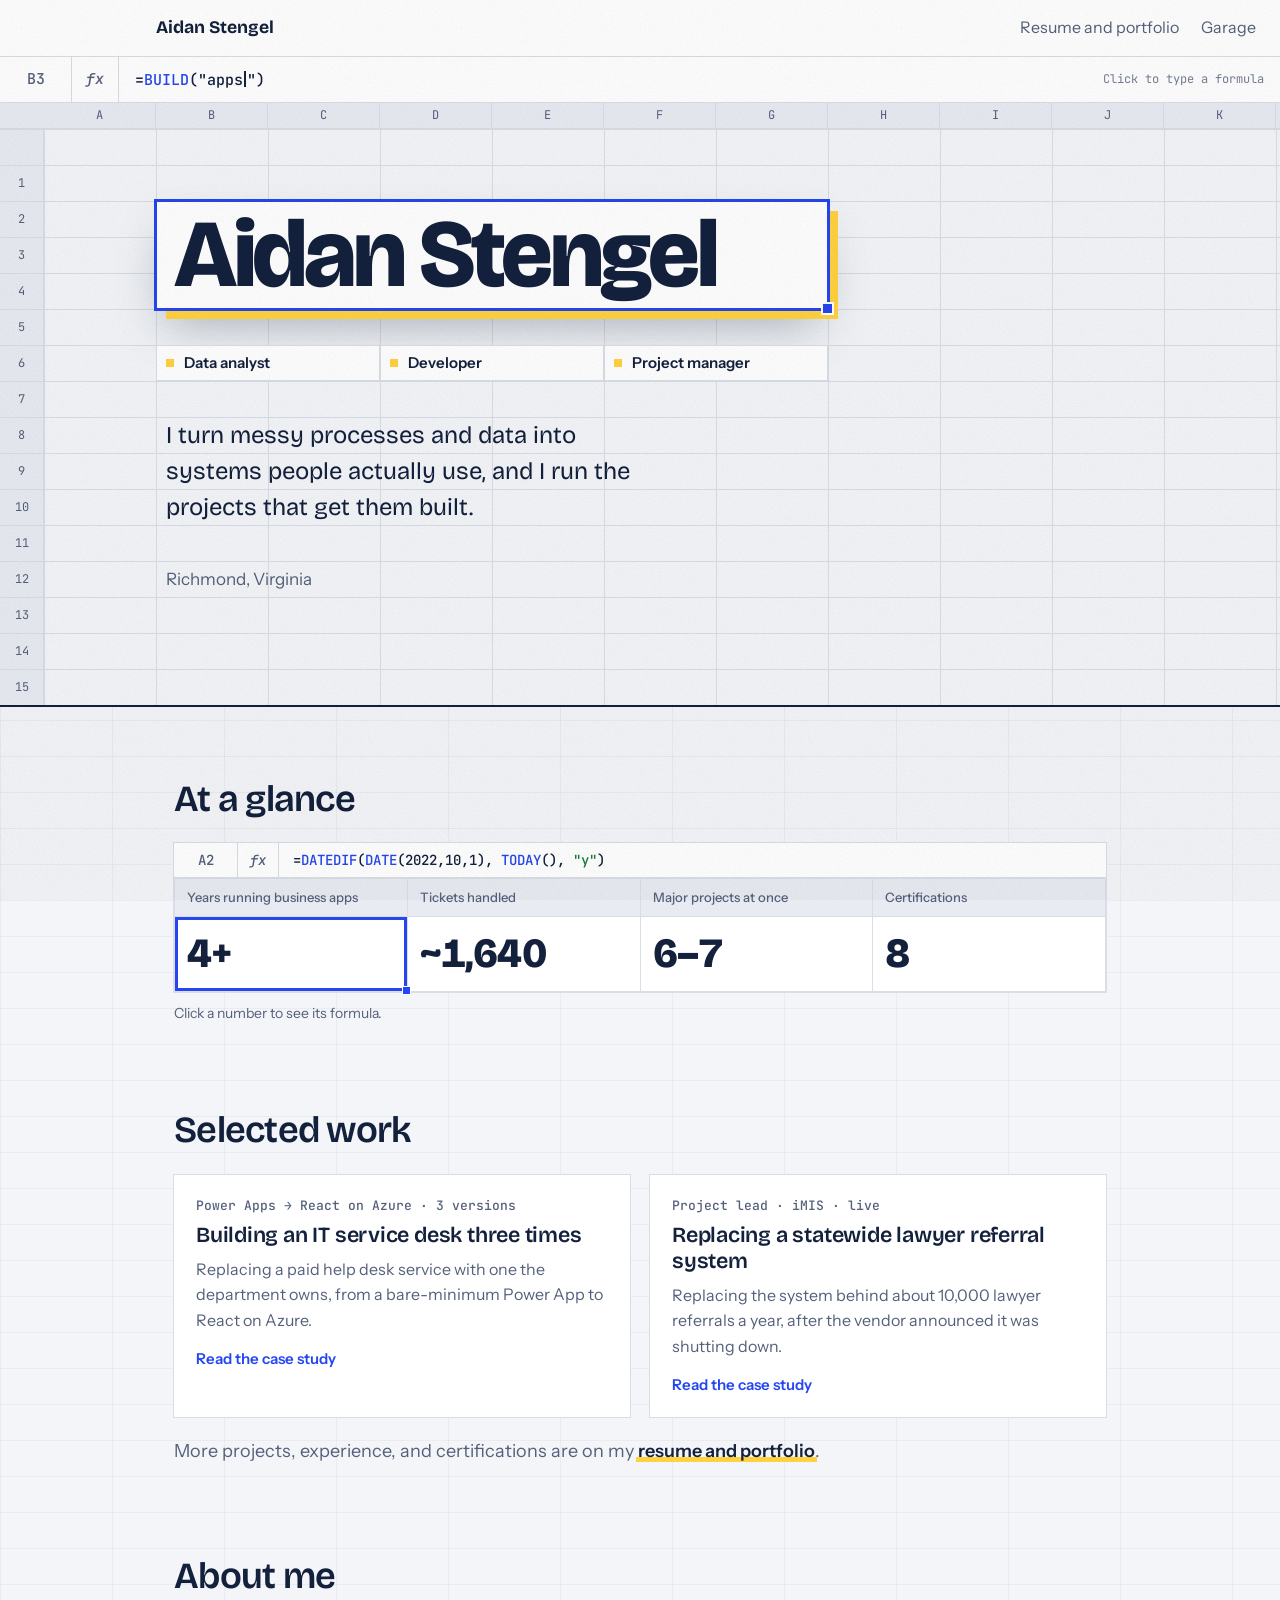
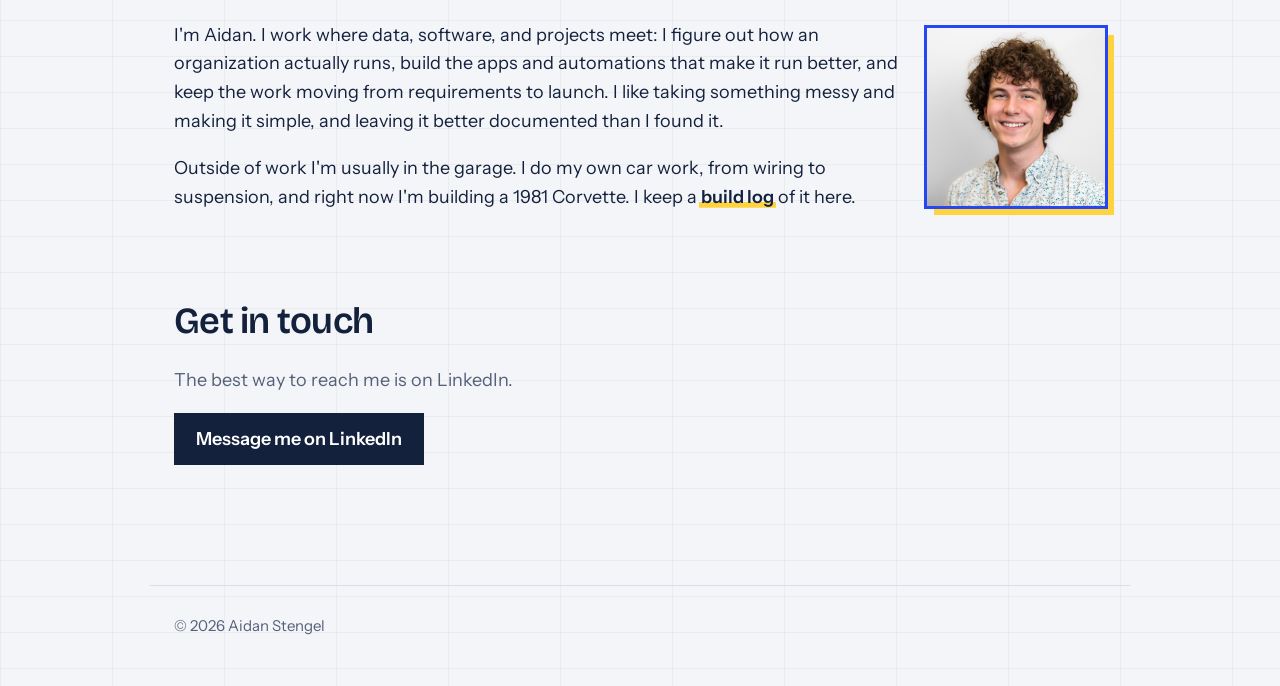
==== index.html @ ecc8c6a4 "v3: working formula bar, clickable glance formulas, case study diagrams, downloadable resume.pdf wit" ====
<!DOCTYPE html>
<html lang="en">
<head>
  <meta charset="utf-8">
  <meta name="viewport" content="width=device-width, initial-scale=1">
  <title>Aidan Stengel, data analyst, developer, and project manager</title>
  <meta name="description" content="Aidan Stengel is a data analyst, developer, and project manager in Richmond, Virginia. I turn messy processes and data into systems people actually use, and I run the projects that get them built.">
  <link rel="icon" href="/assets/img/favicon.svg" type="image/svg+xml">
  <meta property="og:type" content="website">
  <meta property="og:site_name" content="Aidan Stengel">
  <meta property="og:title" content="Aidan Stengel, data analyst, developer, and project manager">
  <meta property="og:description" content="I turn messy processes and data into systems people actually use, and I run the projects that get them built.">
  <meta property="og:url" content="https://aidanstengel.com/">
  <meta property="og:image" content="https://aidanstengel.com/assets/img/og.png">
  <meta name="twitter:card" content="summary_large_image">
  <link rel="canonical" href="https://aidanstengel.com/">
  <link rel="preconnect" href="https://fonts.googleapis.com">
  <link rel="preconnect" href="https://fonts.gstatic.com" crossorigin>
  <link href="https://fonts.googleapis.com/css2?family=Bricolage+Grotesque:opsz,wght@12..96,400;12..96,600;12..96,800&family=Instrument+Sans:wght@400;500;600&family=JetBrains+Mono:wght@400;500&display=swap" rel="stylesheet">
  <link rel="stylesheet" href="/assets/site.css">
  <style>
    :root { --cell-w: 112px; --cell-h: 36px; }

    /* Hero: a spreadsheet with a selected cell */
    .sheet { position: relative; overflow: hidden; border-bottom: 2px solid var(--ink); }
    .formula {
      display: flex; align-items: stretch; border-bottom: 1px solid var(--grid);
      background: #fff; font: 500 15px/1 var(--mono);
    }
    .formula .ref { width: 72px; flex: none; display: grid; place-items: center; border-right: 1px solid var(--grid); color: var(--soft); }
    .formula .fx { padding: 0 14px; display: grid; place-items: center; border-right: 1px solid var(--grid); color: var(--soft); font-style: italic; }
    .formula .expr { padding: 14px 16px; white-space: nowrap; overflow: hidden; }
    .formula .expr .fn { color: var(--cobalt); }
    .caret { display: inline-block; width: 2px; height: 1.05em; background: var(--ink); vertical-align: -2px; margin: 0 1px; animation: blink 1s steps(1) infinite; }
    @keyframes blink { 50% { opacity: 0; } }

    .cols, .rows { font: 400 12px/1 var(--mono); color: var(--soft); user-select: none; }
    .cols { display: flex; padding-left: 44px; height: 26px; align-items: center; background: #E8ECF2; border-bottom: 1px solid var(--grid); }
    .cols span { width: var(--cell-w); flex: none; text-align: center; border-right: 1px solid var(--grid); line-height: 26px; }
    .grid-area {
      position: relative;
      background-image:
        linear-gradient(to right, var(--grid) 1px, transparent 1px),
        linear-gradient(to bottom, var(--grid) 1px, transparent 1px);
      background-size: var(--cell-w) var(--cell-h);
      background-position: 44px 0;
      padding: calc(var(--cell-h) * 2) 24px calc(var(--cell-h) * 3) calc(44px + var(--cell-w));
      min-height: calc(var(--cell-h) * 15);
    }
    .rows {
      position: absolute; left: 0; top: 0; bottom: 0; width: 44px;
      background: #E8ECF2; border-right: 1px solid var(--grid);
      background-image: linear-gradient(to bottom, var(--grid) 1px, transparent 1px);
      background-size: 100% var(--cell-h);
    }
    .rows span { display: block; height: var(--cell-h); line-height: var(--cell-h); text-align: center; }

    .selected {
      /* Exactly 3 rows tall; JS rounds its width up to whole columns */
      position: relative; display: flex; align-items: center; width: max-content;
      height: calc(var(--cell-h) * 3); padding: 0 18px; background: #fff;
      outline: 3px solid var(--cobalt); outline-offset: -1px; box-shadow: 10px 10px 0 var(--select);
    }
    .selected::after { content: ""; position: absolute; right: -6px; bottom: -6px; width: 9px; height: 9px; background: var(--cobalt); border: 2px solid #fff; }
    h1 {
      font: 800 clamp(2.6rem, 8vw, 6rem)/1 var(--display);
      font-variation-settings: "opsz" 96; letter-spacing: -0.035em; margin: 0;
    }
    .lede, .where { padding-left: 10px; }
    /* role labels sit in cells, two columns each */
    .roles { position: relative; z-index: 2; display: flex; flex-wrap: wrap; margin-top: var(--cell-h); }
    .roles span {
      width: calc(var(--cell-w) * 2); height: var(--cell-h); display: flex; align-items: center; padding-left: 10px;
      background: #fff; box-shadow: inset 0 0 0 1px var(--grid); font: 600 15px/1 var(--body); color: var(--ink);
    }
    .roles span::before { content: ""; width: 8px; height: 8px; background: var(--select); margin-right: 10px; flex: none; }   /* text sits inside its cells, like a spreadsheet */
    .lede { max-width: 34ch; margin: var(--cell-h) 0 0; font: 400 1.5rem/var(--cell-h) var(--display); }
    .where { margin: var(--cell-h) 0 0; color: var(--soft); font-size: 17px; line-height: var(--cell-h); }

    @media (max-width: 700px) {
      :root { --cell-w: 84px; --cell-h: 32px; }
      .grid-area { padding-left: 44px; padding-right: 20px; min-height: calc(var(--cell-h) * 16); }
      .lede { font-size: 1.15rem; }
      .formula .expr { font-size: 13px; }
    }
    .about { max-width: calc(62ch + 220px); }
    .about-photo { float: right; width: 180px; height: 180px; object-fit: cover; margin: 6px 0 16px 28px;
                   outline: 3px solid var(--cobalt); outline-offset: -1px; box-shadow: 8px 8px 0 var(--select); }
    @media (max-width: 700px) { .about-photo { width: 130px; height: 130px; margin: 4px 0 12px 18px; box-shadow: 6px 6px 0 var(--select); } }
    /* Line the top bar up with the name cell in the sheet below */
    .topbar.wide .in { max-width: none; padding-left: calc(44px + var(--cell-w)); padding-right: 24px; }
    @media (max-width: 700px) { .topbar.wide .in { padding-left: 54px; padding-right: 20px; } }
    @media (prefers-reduced-motion: reduce) { .caret { animation: none; } }

    /* Depth without motion: a soft lift under the name box (grain is site-wide in site.css) */
    .selected { box-shadow: 10px 10px 0 var(--select), 0 24px 48px -12px rgba(20,33,61,.35) !important; }

    .sheet { background: var(--paper); position: relative; }
    /* At a glance: a small spreadsheet table */
    .glance { width: 100%; border-collapse: collapse; table-layout: fixed; background: #fff; box-shadow: 0 0 0 1px var(--grid); }
    .glance th { font: 500 13px/1.3 var(--body); color: var(--soft); text-align: left; padding: 10px 12px; background: #E8ECF2; border: 1px solid var(--grid); }
    .glance td { font: 800 clamp(1.8rem, 4vw, 2.6rem)/1 var(--display); letter-spacing: -0.02em; padding: 16px 12px; border: 1px solid var(--grid); font-variant-numeric: tabular-nums; }
    .glance td { cursor: cell; position: relative; }
    .glance td.sel { box-shadow: inset 0 0 0 3px var(--cobalt); }
    .glance td.sel::after { content: ""; position: absolute; right: -4px; bottom: -4px; width: 7px; height: 7px; background: var(--cobalt); border: 1px solid #fff; z-index: 1; }
    .glance td:focus-visible { outline: none; }
    .glance td:hover:not(.sel) { background: #FFF8DD; }
    .glance-bar { display: flex; height: 34px; background: #fff; box-shadow: 0 0 0 1px var(--grid); margin-bottom: 1px; font: 500 14px/34px var(--mono); }
    .glance-bar .g-ref { width: 64px; flex: none; text-align: center; color: var(--soft); border-right: 1px solid var(--grid); }
    .glance-bar .g-fx { padding: 0 12px; color: var(--soft); font-style: italic; border-right: 1px solid var(--grid); }
    .glance-bar .g-expr { padding: 0 14px; white-space: nowrap; overflow: hidden; text-overflow: ellipsis; color: var(--ink); }
    .glance-bar .g-expr .fn { color: var(--cobalt); }
    .glance-bar .g-expr .str { color: #1a7f37; }
    .glance-note { color: var(--soft); font-size: 14px; margin-top: 10px; }

    /* Selected work */
    .work-list { display: grid; grid-template-columns: repeat(auto-fit, minmax(300px, 1fr)); gap: 20px; }
    .work-item {
      display: flex; flex-direction: column; gap: 8px; padding: 22px 22px 20px; background: #fff; color: var(--ink);
      text-decoration: none; box-shadow: 0 0 0 1px var(--grid); transition: box-shadow .15s, transform .15s;
    }
    .work-item:hover, .work-item:focus-visible { box-shadow: 0 0 0 3px var(--cobalt), 8px 8px 0 var(--select); transform: translate(-2px, -2px); }
    .wk-meta { font: 500 13px/1.4 var(--mono); color: var(--soft); }
    .wk-title { font: 600 1.35rem/1.2 var(--display); letter-spacing: -0.01em; }
    .wk-sum { color: var(--soft); font-size: 16px; }
    .wk-go { margin-top: 6px; color: var(--cobalt); font-weight: 600; font-size: 15px; }
    .more { color: var(--soft); margin-top: 20px; }

    .contact p { color: var(--soft); margin: 0 0 18px; }
    .btn { display: inline-block; padding: 12px 22px; background: var(--ink); color: #fff; text-decoration: none; font-weight: 600; transition: transform .15s, box-shadow .15s; }
    .btn:hover, .btn:focus-visible { transform: translate(-2px, -2px); box-shadow: 4px 4px 0 var(--select); }
    @media (max-width: 700px) {
      .glance, .glance thead, .glance tbody, .glance tr { display: block; }
      .glance thead { display: none; }
      .glance tr { display: grid; grid-template-columns: 1fr 1fr; }
      .glance td { font-size: 1.8rem; }
      .glance td::after { content: attr(data-label); display: block; font: 500 12px/1.3 var(--body); color: var(--soft); margin-top: 6px; letter-spacing: 0; }
    }
  </style>
</head>
<body>

<header class="topbar wide">
  <div class="in">
    <a class="home" href="/">Aidan Stengel</a>
    <nav aria-label="Site">
      <a href="/resume/">Resume<span class="long"> and portfolio</span></a>
      <a href="/garage/">Garage</a>
    </nav>
  </div>
</header>

<header class="sheet">
  <div class="formula" aria-hidden="true">
    <div class="ref">B3</div>
    <div class="fx">fx</div>
    <div class="expr"><span id="typed"></span></div>
  </div>
  <div class="cols" aria-hidden="true">
    <span>A</span><span>B</span><span>C</span><span>D</span><span>E</span><span>F</span><span>G</span><span>H</span><span>I</span><span>J</span><span>K</span><span>L</span><span>M</span><span>N</span><span>O</span><span>P</span><span>Q</span><span>R</span>
  </div>
  <div class="grid-area">
    <div class="rows" aria-hidden="true">
      <span></span><span>1</span><span>2</span><span>3</span><span>4</span><span>5</span><span>6</span><span>7</span><span>8</span><span>9</span><span>10</span><span>11</span><span>12</span><span>13</span><span>14</span><span>15</span><span>16</span><span>17</span><span>18</span><span>19</span><span>20</span><span>21</span><span>22</span>
    </div>
    <div class="selected"><h1>Aidan Stengel</h1></div>
    <div class="roles"><span>Data analyst</span><span>Developer</span><span>Project manager</span></div>
    <p class="lede">I turn messy processes and data into systems people actually use, and I run the projects that get them built.</p>
    <p class="where">Richmond, Virginia</p>
  </div>
</header>

<main>
  <section aria-labelledby="glance-h">
    <h2 id="glance-h">At a glance</h2>
    <div class="glance-bar" aria-live="polite"><span class="g-ref">A2</span><span class="g-fx">fx</span><span class="g-expr" id="g-expr"></span></div>
    <table class="glance">
      <thead><tr><th scope="col">Years running business apps</th><th scope="col">Tickets handled</th><th scope="col">Major projects at once</th><th scope="col">Certifications</th></tr></thead>
      <tbody><tr>
        <td tabindex="0" data-ref="A2" data-f='=DATEDIF(DATE(2022,10,1), TODAY(), "y")' data-label="Years running business apps">4+</td>
        <td tabindex="0" data-ref="B2" data-f='=COUNTIFS(Tickets[Assignee], "Aidan")' data-label="Tickets handled">~1,640</td>
        <td tabindex="0" data-ref="C2" data-f='=COUNTIFS(Projects[Lead], "Aidan", Projects[Status], "Active")' data-label="Major projects at once">6–7</td>
        <td tabindex="0" data-ref="D2" data-f='=COUNTA(Certifications[Name])' data-label="Certifications">8</td>
      </tr></tbody>
    </table>
    <p class="glance-note">Click a number to see its formula.</p>
  </section>

  <section aria-labelledby="work-h">
    <h2 id="work-h">Selected work</h2>
    <div class="work-list">
      <a class="work-item" href="/work/service-desk/">
        <span class="wk-meta">Power Apps → React on Azure · 3 versions</span>
        <span class="wk-title">Building an IT service desk three times</span>
        <span class="wk-sum">Replacing a paid help desk service with one the department owns, from a bare-minimum Power App to React on Azure.</span>
        <span class="wk-go">Read the case study</span>
      </a>
      <a class="work-item" href="/work/lawyer-referral/">
        <span class="wk-meta">Project lead · iMIS · live</span>
        <span class="wk-title">Replacing a statewide lawyer referral system</span>
        <span class="wk-sum">Replacing the system behind about 10,000 lawyer referrals a year, after the vendor announced it was shutting down.</span>
        <span class="wk-go">Read the case study</span>
      </a>
    </div>
    <p class="more">More projects, experience, and certifications are on my <a href="/resume/">resume and portfolio</a>.</p>
  </section>

  <section class="prose about" aria-labelledby="about-h">
    <h2 id="about-h">About me</h2>
    <img class="about-photo" src="/assets/img/headshot.jpg" alt="Aidan Stengel" width="180" height="180" loading="lazy">
    <p>I'm Aidan. I work where data, software, and projects meet: I figure out how an organization actually runs, build the apps and automations that make it run better, and keep the work moving from requirements to launch. I like taking something messy and making it simple, and leaving it better documented than I found it.</p>
    <p>Outside of work I'm usually in the garage. I do my own car work, from wiring to suspension, and right now I'm building a 1981 Corvette. I keep a <a href="/garage/">build log</a> of it here.</p>
  </section>

  <section class="contact" aria-labelledby="contact-h">
    <h2 id="contact-h">Get in touch</h2>
    <p>The best way to reach me is on LinkedIn.</p>
    <a class="btn" href="https://www.linkedin.com/in/aidan-stengel-221ab1225/" target="_blank" rel="noopener">Message me on LinkedIn</a>
  </section>
</main>

<footer>
  <span>© <span id="yr"></span> Aidan Stengel</span>
</footer>

<script>
  document.getElementById('yr').textContent = new Date().getFullYear();
  (function () {
    var el = document.getElementById('typed');
    (function snap() {
      var box = document.querySelector('.selected'), cw = parseFloat(getComputedStyle(document.documentElement).getPropertyValue('--cell-w')) || 112;
      function fit() { box.style.width = 'max-content'; var w = box.getBoundingClientRect().width; box.style.width = Math.ceil(w / cw) * cw + 'px'; }
      fit(); window.addEventListener('resize', fit);
      if (document.fonts && document.fonts.ready) document.fonts.ready.then(fit);
    })();
    // Cycle between =BUILD("apps") and =BUILD("engines"): type the word, hold, erase it, type the other.
    var head = '=<span class="fn">BUILD</span>("', tail = '")';
    var words = ['apps', 'engines'];
    var reduce = window.matchMedia('(prefers-reduced-motion: reduce)').matches;
    // the caret sits where the word is being typed, inside the quotes
    function show(w) {
      if (window.__cmdBarActive) return;           // someone is typing in the bar
      var t = document.getElementById('typed'); if (!t) return;
      t.innerHTML = head + w + '<span class="caret"></span>' + tail;
    }
    if (reduce) { show(words[0]); return; }
    var wi = 0, n = 0, dir = 1;
    show('');
    setTimeout(function tick() {
      if (window.__cmdBarActive) return setTimeout(tick, 400);
      var w = words[wi];
      n += dir; show(w.slice(0, n));
      if (dir === 1 && n >= w.length) { dir = -1; return setTimeout(tick, 2200); }
      if (dir === -1 && n <= 0) { dir = 1; wi = (wi + 1) % words.length; return setTimeout(tick, 300); }
      setTimeout(tick, dir === 1 ? 90 : 45);
    }, 600);
  })();
</script>
<script>
/* At a glance: clicking a cell shows its formula, like Excel's formula bar */
(function () {
  var cells = document.querySelectorAll('.glance td[data-f]'), out = document.getElementById('g-expr'), ref = document.querySelector('.g-ref');
  if (!cells.length || !out) return;
  function esc(t) { return t.replace(/&/g, '&amp;').replace(/</g, '&lt;'); }
  function color(f) {
    return esc(f).replace(/("[^"]*")/g, '<span class="str">$1</span>').replace(/\b([A-Z]{3,})(?=\()/g, '<span class="fn">$1</span>');
  }
  function select(td) {
    cells.forEach(function (c) { c.classList.remove('sel'); c.removeAttribute('aria-selected'); });
    td.classList.add('sel'); td.setAttribute('aria-selected', 'true');
    out.innerHTML = color(td.getAttribute('data-f')); ref.textContent = td.getAttribute('data-ref');
  }
  cells.forEach(function (td, i) {
    td.addEventListener('click', function () { select(td); });
    td.addEventListener('focus', function () { select(td); });
    td.addEventListener('keydown', function (e) {
      var n = e.key === 'ArrowRight' ? i + 1 : e.key === 'ArrowLeft' ? i - 1 : -1;
      if (n >= 0 && n < cells.length) { e.preventDefault(); cells[n].focus(); }
    });
  });
  select(cells[0]);
})();
</script>
<script src="/assets/cmdbar.js" defer></script>
</body>
</html>
---- assets/site.css ----
/* Shared styles for aidanstengel.com */
:root {
  --paper: #F3F5F8;
  --grid: #D9DEE6;
  --ink: #14213D;
  --soft: #55607A;
  --cobalt: #2546F0;
  --select: #FFD23F;
  --display: "Bricolage Grotesque", system-ui, sans-serif;
  --body: "Instrument Sans", system-ui, sans-serif;
  --mono: "JetBrains Mono", ui-monospace, Menlo, monospace;
}
* { box-sizing: border-box; }
html { -webkit-text-size-adjust: 100%; }
body {
  margin: 0; background: var(--paper); color: var(--ink);
  font: 400 18px/1.6 var(--body);
}
/* any link not styled elsewhere: ink with a yellow underline, never default blue */
a { color: var(--ink); text-decoration-color: var(--select); text-decoration-thickness: 3px; text-underline-offset: 4px; }
:focus-visible { outline: 3px solid var(--cobalt); outline-offset: 3px; }

/* Top bar used on inner pages */
.topbar {
  background: #fff; border-bottom: 1px solid var(--grid);
}
.topbar .in {
  max-width: 980px; margin: 0 auto; padding: 0 24px; height: 56px;
  display: flex; align-items: center; justify-content: space-between; gap: 16px;
}
.topbar .home { font: 700 1.1rem/1 var(--display); color: var(--ink); text-decoration: none; }
.topbar nav { display: flex; gap: 22px; }
.topbar nav a { color: var(--soft); text-decoration: none; font-size: 16px; }
.topbar nav a:hover, .topbar nav a[aria-current="page"] { color: var(--ink); }
.topbar nav a[aria-current="page"] { text-decoration: underline; text-decoration-color: var(--select); text-decoration-thickness: 4px; text-underline-offset: 6px; }

main { max-width: 980px; margin: 0 auto; padding: 0 24px; }
section { padding: 72px 0 0; }
h2 {
  font: 600 clamp(1.7rem, 3.4vw, 2.3rem)/1.1 var(--display);
  letter-spacing: -0.02em; margin: 0 0 24px;
}
.prose p { max-width: 62ch; margin: 0 0 18px; }

/* Row lists (table-like) */
.rows-list { border-top: 2px solid var(--ink); }
.row {
  display: grid; grid-template-columns: minmax(200px, 1fr) 2fr; gap: 24px;
  padding: 24px 0; border-bottom: 1px solid var(--grid);
}
.row h3 { font: 600 1.15rem/1.3 var(--display); margin: 0; }
.row p { margin: 0; color: var(--soft); max-width: 58ch; }
.row .meta { color: var(--soft); font-size: 15px; margin-top: 4px; }

.chips { display: flex; flex-wrap: wrap; gap: 10px 12px; list-style: none; padding: 0; margin: 0; }
.chips li { padding: 7px 14px; background: #fff; border: 1px solid var(--grid); font-size: 16px; }

.page-head { max-width: 980px; margin: 0 auto; padding: 72px 24px 0; }
.page-head h1 {
  font: 800 clamp(2.6rem, 7vw, 4.6rem)/0.95 var(--display);
  letter-spacing: -0.035em; margin: 0 0 16px;
}
.page-head p { color: var(--soft); margin: 0; max-width: 60ch; font-size: 1.15rem; }

footer {
  max-width: 980px; margin: 120px auto 0; padding: 28px 24px 48px;
  border-top: 1px solid var(--grid); color: var(--soft); font-size: 15px;
  display: flex; justify-content: space-between; flex-wrap: wrap; gap: 12px;
}
footer a { color: var(--soft); }

@media (max-width: 700px) {
  .row { grid-template-columns: 1fr; gap: 6px; }
  .topbar nav { gap: 16px; }
}

/* ---------- Garage / blog ---------- */
.spec { width: 100%; border-collapse: collapse; border-top: 2px solid var(--ink); font-size: 16px; }
.spec th, .spec td { text-align: left; vertical-align: top; padding: 12px 14px 12px 0; border-bottom: 1px solid var(--grid); }
.spec th { width: 32%; font: 600 15px/1.4 var(--body); color: var(--soft); }
.spec td { color: var(--ink); }

.stages { list-style: none; padding: 0; margin: 0; border-top: 2px solid var(--ink); counter-reset: st; }
.stages li { counter-increment: st; display: grid; grid-template-columns: 56px 1fr; gap: 16px; padding: 18px 0; border-bottom: 1px solid var(--grid); }
.stages li::before { content: counter(st); font: 800 2rem/1 var(--display); color: var(--cobalt); }
.stages li.now::before { background: var(--select); color: var(--ink); width: 44px; height: 44px; display: grid; place-items: center; }
.stages h3 { margin: 0 0 4px; font: 600 1.15rem/1.3 var(--display); }
.stages p { margin: 0; color: var(--soft); max-width: 62ch; }

.posts { list-style: none; padding: 0; margin: 0; border-top: 2px solid var(--ink); }
.posts li a { display: grid; grid-template-columns: 140px 1fr; gap: 20px; padding: 20px 0; border-bottom: 1px solid var(--grid); color: var(--ink); text-decoration: none; }
.posts time { color: var(--soft); font-size: 15px; padding-top: 3px; }
.posts h3 { margin: 0 0 4px; font: 600 1.25rem/1.25 var(--display); }
.posts p { margin: 0; color: var(--soft); }
.posts li a:hover h3 { text-decoration: underline; text-decoration-color: var(--cobalt); text-underline-offset: 4px; }

.article { max-width: 68ch; }
.article p, .article li { font-size: 19px; line-height: 1.7; }
.article h2 { margin-top: 48px; }
.article ul { padding-left: 22px; }
.article .byline { color: var(--soft); font-size: 16px; margin: 0 0 32px; }
.backlink {
  display: inline-block; margin-top: 48px; padding: 10px 18px; background: var(--ink); color: #fff;
  text-decoration: none; font-weight: 600; font-size: 16px; transition: transform .15s, box-shadow .15s;
}
.backlink:hover, .backlink:focus-visible { transform: translate(-2px, -2px); box-shadow: 4px 4px 0 var(--select); }

@media (max-width: 700px) {
  .posts li a { grid-template-columns: 1fr; gap: 4px; }
  .spec th { width: 40%; }
}

/* Photos */
.hero-photo { max-width: 980px; margin: 40px auto 0; padding: 0 24px; }
.hero-photo img { display: block; width: 100%; height: auto; max-height: 560px; object-fit: cover; border: 1px solid var(--grid); }
figure { margin: 32px 0; }
figure img { display: block; width: 100%; height: auto; border: 1px solid var(--grid); }
figcaption { color: var(--soft); font-size: 15px; margin-top: 8px; }
.gallery { display: grid; grid-template-columns: repeat(auto-fill, minmax(260px, 1fr)); gap: 16px; }
.gallery figure { margin: 0; }
.gallery img { aspect-ratio: 4 / 3; object-fit: cover; }
.thumb { width: 100%; max-width: 240px; height: auto; aspect-ratio: 4 / 3; object-fit: cover; border: 1px solid var(--grid); display: block; margin-top: 12px; }

/* Dyno chart */
.dyno { position: relative; margin: 32px 0; background: #fff; border: 1px solid var(--grid); padding: 18px 18px 14px; }
.dyno svg { display: block; width: 100%; height: auto; font-family: var(--body); }
.dyno .gl { stroke: var(--grid); stroke-width: 1; }
.dyno .base { stroke: var(--soft); stroke-width: 1; }
.dyno .ax { fill: var(--soft); font-size: 13px; }
.dyno .pk { fill: var(--ink); font-size: 14px; font-weight: 600; }
.dyno .lb { fill: var(--ink); font-size: 14px; }
.dyno .xh { stroke: var(--soft); stroke-width: 1; stroke-dasharray: 3 3; }
.dyno-legend { display: flex; gap: 20px; font-size: 15px; color: var(--ink); margin-bottom: 6px; }
.dyno-legend i { display: inline-block; width: 18px; height: 3px; vertical-align: middle; margin-right: 8px; border-radius: 2px; }
.dyno-tip { position: absolute; pointer-events: none; background: var(--ink); color: #fff; font-size: 14px; line-height: 1.45; padding: 8px 12px; min-width: 150px; }
.dyno figcaption { margin-top: 6px; }
.dyno-table { margin-top: 10px; font-size: 15px; }
.dyno-table summary { cursor: pointer; color: var(--cobalt); }
.dyno-table .spec { margin-top: 10px; font-size: 15px; }
.dyno-table .spec th { width: auto; }
.dyno-scroll { overflow-x: auto; }
@media (max-width: 700px) { .dyno-scroll svg { min-width: 620px; } .dyno { padding: 14px 12px 12px; } }

@media (max-width: 520px) { .topbar .long { display: none; } .topbar nav { gap: 16px; } }

/* Faint film grain over every page, so nothing reads as flat color */
body::after {
      content: ""; position: fixed; inset: 0; z-index: 60; pointer-events: none; opacity: .045;
      background-image: url("data:image/svg+xml,%3Csvg xmlns='http://www.w3.org/2000/svg' width='220' height='220'%3E%3Cfilter id='n'%3E%3CfeTurbulence type='fractalNoise' baseFrequency='.85' numOctaves='3' stitchTiles='stitch'/%3E%3CfeColorMatrix values='0 0 0 0 0 0 0 0 0 0 0 0 0 0 0 0 0 0 1.1 0'/%3E%3C/filter%3E%3Crect width='100%25' height='100%25' filter='url(%23n)'/%3E%3C/svg%3E");
    }
@media print { body::after { display: none; } }

/* ---------- Sheet look on every page ---------- */
body {
  background-image:
    linear-gradient(to right, rgba(20,33,61,.045) 1px, transparent 1px),
    linear-gradient(to bottom, rgba(20,33,61,.045) 1px, transparent 1px);
  background-size: 112px 36px;
}
.sheetbar {
  display: flex; height: 36px; background: #fff; border-bottom: 1px solid var(--grid);
  font: 500 14px/1 var(--mono); position: relative; z-index: 2;
}
.sheetbar .ref { width: 112px; flex: none; display: grid; place-items: center; border-right: 1px solid var(--grid); color: var(--soft); }
.sheetbar .fx { padding: 0 14px; display: grid; place-items: center; border-right: 1px solid var(--grid); color: var(--soft); font-style: italic; }
.sheetbar .expr { padding: 0 16px; display: flex; align-items: center; white-space: nowrap; overflow: hidden; color: var(--ink); }
.sheetbar .fn { color: var(--cobalt); }
/* page titles sit in a selected cell, like the name on the home page */
.page-head h1 {
  display: inline-block; background: #fff; padding: 4px 18px 10px;
  outline: 3px solid var(--cobalt); outline-offset: -1px;
  box-shadow: 10px 10px 0 var(--select), 0 24px 48px -12px rgba(20,33,61,.3);
  margin-bottom: 28px; position: relative;
}
.page-head h1::after { content: ""; position: absolute; right: -6px; bottom: -6px; width: 9px; height: 9px; background: var(--cobalt); border: 2px solid #fff; }
@media (max-width: 700px) { .sheetbar .ref { width: 64px; } .sheetbar { font-size: 12.5px; } }
@media print { .sheetbar { display: none; } body { background-image: none; } .page-head h1 { outline: none; box-shadow: none; padding: 0; background: none; } .page-head h1::after { display: none; } }

/* ---------- Case studies ---------- */
.cs-meta { width: 100%; border-collapse: collapse; table-layout: fixed; background: #fff; box-shadow: 0 0 0 1px var(--grid); margin-top: 8px; }
.cs-meta th { font: 500 13px/1.3 var(--body); color: var(--soft); text-align: left; padding: 9px 12px; background: #E8ECF2; border: 1px solid var(--grid); }
.cs-meta td { padding: 12px; border: 1px solid var(--grid); font-size: 16px; vertical-align: top; }
.cs h2 { margin-top: 0; }
.cs .prose p, .cs .prose li { max-width: 66ch; }
.cs .prose ul { padding-left: 22px; }
.versions { list-style: none; padding: 0; margin: 0; display: grid; grid-template-columns: repeat(auto-fit, minmax(240px, 1fr)); gap: 0; box-shadow: 0 0 0 1px var(--grid); background: #fff; }
.versions li { padding: 18px 18px 20px; border: 1px solid var(--grid); }
.versions b { display: block; font: 800 1.6rem/1 var(--display); color: var(--cobalt); margin-bottom: 6px; }
.versions h3 { margin: 0 0 6px; font: 600 1.1rem/1.3 var(--display); }
.versions p { margin: 0; color: var(--soft); font-size: 16px; }
.versions li.now { box-shadow: inset 0 0 0 3px var(--cobalt); }
.todo { background: #FFF3C4; box-shadow: inset 0 -2px 0 var(--select); padding: 0 4px; font-style: normal; color: #6B4E00; }
.cs-next { margin-top: 56px; padding-top: 24px; border-top: 1px solid var(--grid); color: var(--soft); }
@media (max-width: 700px) {
  .cs-meta, .cs-meta tbody, .cs-meta tr { display: block; }
  .cs-meta thead { display: none; }
  .cs-meta td { display: block; border-top: 0; }
  .cs-meta td::before { content: attr(data-label); display: block; font: 500 12px/1.3 var(--body); color: var(--soft); margin-bottom: 4px; }
}
@media print { .todo { background: none; box-shadow: none; } }

/* ---------- Text links: ink with a yellow cell-highlight underline ---------- */
:is(p, li, td, figcaption, summary) > a:not([class]):not(.posts a):not(.item > a) {
  color: var(--ink);
  font-weight: 600;
  text-decoration: none;
  background-image: linear-gradient(var(--select), var(--select));
  background-repeat: no-repeat;
  background-position: 0 100%;
  background-size: 100% 0.32em;
  padding: 0 0.12em;
  margin: 0 -0.12em;
  transition: background-size .18s ease;
}
:is(p, li, td, figcaption, summary) > a:not([class]):not(.posts a):not(.item > a):hover,
:is(p, li, td, figcaption, summary) > a:not([class]):not(.posts a):not(.item > a):focus-visible {
  background-size: 100% 100%;
}
@media print {
  :is(p, li, td, figcaption, summary) > a { background: none !important; font-weight: inherit; }
}

/* ---------- Command bar (the formula bar works) ---------- */
.cmd-ready { position: relative; cursor: text; z-index: 30; }
.cmd-ready:focus-visible { outline: 3px solid var(--cobalt); outline-offset: -3px; }
.cmd-hint { margin-left: auto; padding: 0 16px; display: flex; align-items: center; font: 400 12px/1 var(--mono); color: var(--soft); white-space: nowrap; opacity: .8; }
.cmd-ready:hover .cmd-hint { color: var(--cobalt); opacity: 1; }
.cmd-open .cmd-hint { display: none; }
.cmd-open { box-shadow: inset 0 -2px 0 var(--cobalt); }
.cmd-input { width: 100%; min-width: 16ch; border: 0; outline: 0; background: transparent; font: inherit; color: var(--ink); padding: 0; }
.cmd-pop {
  position: absolute; top: 100%; left: 0; width: min(620px, 100%); z-index: 40;
  background: #fff; box-shadow: 0 0 0 1px var(--grid), 0 18px 40px -12px rgba(20,33,61,.35);
}
.cmd-list { list-style: none; margin: 0; padding: 4px 0; max-height: 60vh; overflow: auto; }
.cmd-list li { display: flex; gap: 14px; align-items: baseline; padding: 8px 14px; cursor: pointer; }
.cmd-list li code { font: 500 14px/1.3 var(--mono); color: var(--cobalt); white-space: nowrap; }
.cmd-list li span { font: 400 14px/1.3 var(--body); color: var(--soft); }
.cmd-list li:hover, .cmd-list li.on { background: #FFF3C4; }
.cmd-msg { font: 500 13px/1.4 var(--mono); color: var(--soft); padding: 0 14px; }
.cmd-msg:not(:empty) { padding: 8px 14px 10px; border-top: 1px solid var(--grid); }
.cmd-msg.err { color: #B42318; }
.cmd-msg.ok { color: #1a7f37; }
@media (max-width: 700px) { .cmd-hint { display: none; } .cmd-list li { flex-direction: column; gap: 2px; } }
@media print { .cmd-hint, .cmd-pop { display: none !important; } }

/* ---------- Diagrams ---------- */
.diagram { margin: 8px 0 0; }
.diagram-scroll { overflow-x: auto; box-shadow: 0 0 0 1px var(--grid); background: #F8F9FB; }
.diagram svg { display: block; width: 100%; height: auto; min-width: 640px; font-family: var(--body); }
.diagram .t { font: 600 16px var(--display); fill: #14213D; }
.diagram .s { font: 400 13.5px var(--body); fill: #55607A; }
.diagram .l { font: 500 12.5px var(--mono); fill: #2546F0; }
.diagram .a { stroke: #14213D; stroke-width: 1.6; }
.diagram figcaption { margin-top: 8px; }
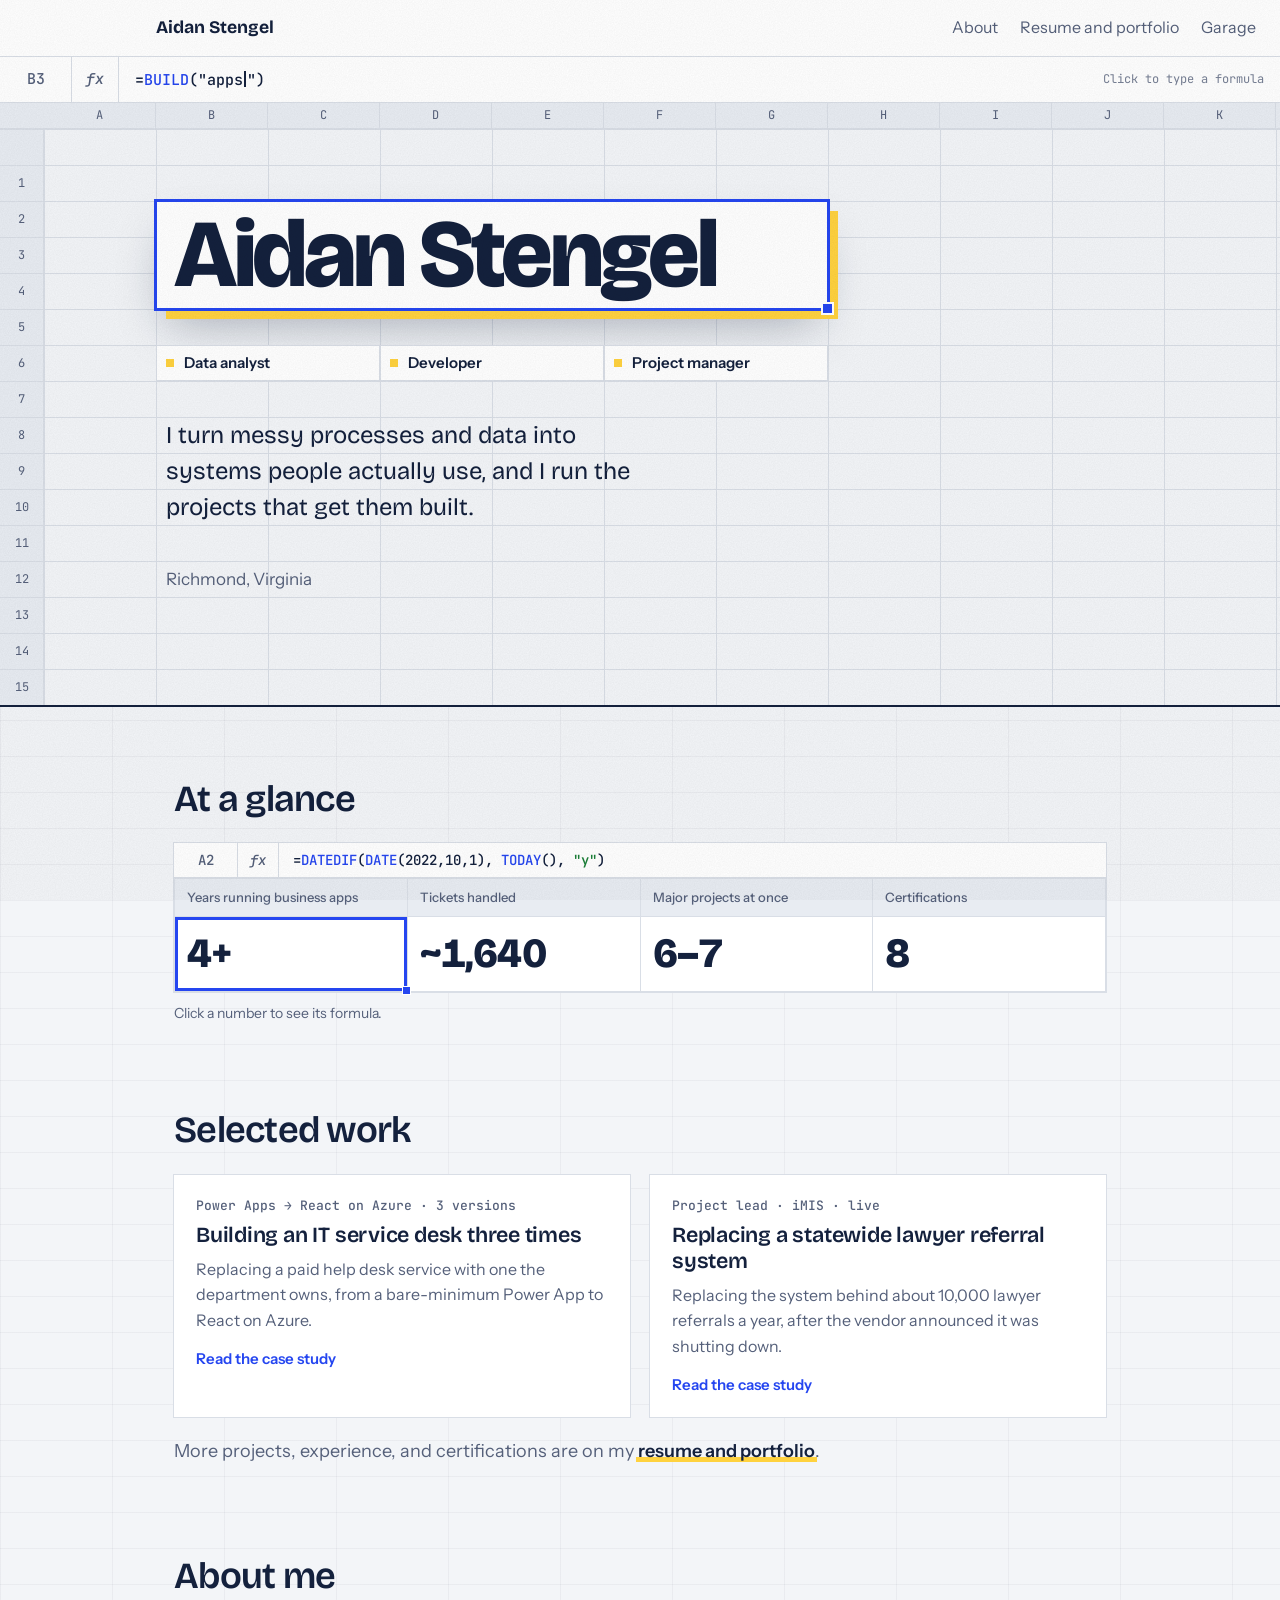
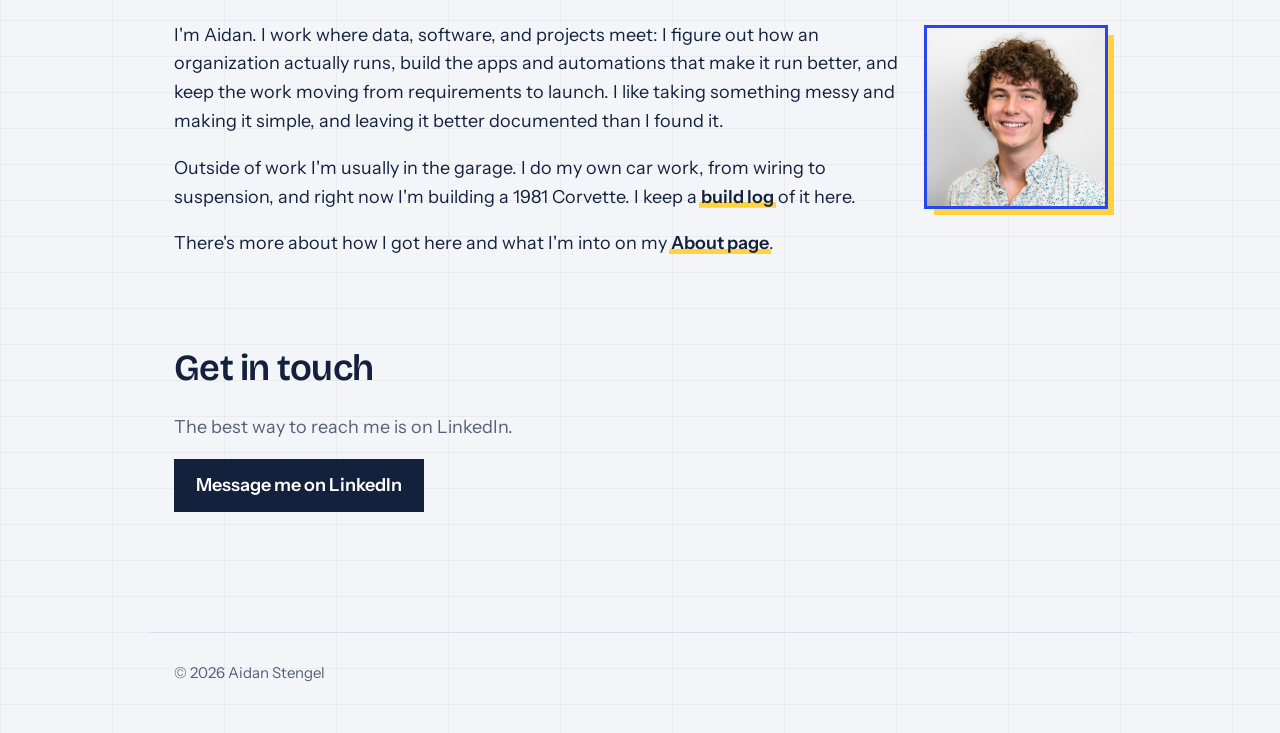
==== commit f48df436: "Preview: About page (story, values, outside of work), About in nav and command bar Co-Authored-By: C" ====
--- a/index.html
+++ b/index.html
@@ -5,7 +5,10 @@
   <meta name="viewport" content="width=device-width, initial-scale=1">
   <title>Aidan Stengel, data analyst, developer, and project manager</title>
   <meta name="description" content="Aidan Stengel is a data analyst, developer, and project manager in Richmond, Virginia. I turn messy processes and data into systems people actually use, and I run the projects that get them built.">
+  <link rel="icon" href="/favicon.ico" sizes="48x48">
   <link rel="icon" href="/assets/img/favicon.svg" type="image/svg+xml">
+  <link rel="icon" href="/assets/img/favicon-96.png" type="image/png" sizes="96x96">
+  <link rel="apple-touch-icon" href="/assets/img/apple-touch-icon.png">
   <meta property="og:type" content="website">
   <meta property="og:site_name" content="Aidan Stengel">
   <meta property="og:title" content="Aidan Stengel, data analyst, developer, and project manager">
@@ -102,6 +105,11 @@
     .glance td { font: 800 clamp(1.8rem, 4vw, 2.6rem)/1 var(--display); letter-spacing: -0.02em; padding: 16px 12px; border: 1px solid var(--grid); font-variant-numeric: tabular-nums; }
     .glance td { cursor: cell; position: relative; }
     .glance td.sel { box-shadow: inset 0 0 0 3px var(--cobalt); }
+    .glance td.flash { animation: cellflash 420ms cubic-bezier(.22,1,.36,1); }
+    @keyframes cellflash { 0% { background: #FFE88A; } 100% { background: #fff; } }
+    .glance-bar .g-expr { transition: opacity 120ms ease-out, filter 120ms ease-out; }
+    .glance-bar .g-expr.swap { opacity: 0; filter: blur(2px); }
+    @media (prefers-reduced-motion: reduce) { .glance td.flash { animation: none; } .glance-bar .g-expr { transition: none; } }
     .glance td.sel::after { content: ""; position: absolute; right: -4px; bottom: -4px; width: 7px; height: 7px; background: var(--cobalt); border: 1px solid #fff; z-index: 1; }
     .glance td:focus-visible { outline: none; }
     .glance td:hover:not(.sel) { background: #FFF8DD; }
@@ -144,6 +152,7 @@
   <div class="in">
     <a class="home" href="/">Aidan Stengel</a>
     <nav aria-label="Site">
+      <a href="/about/">About</a>
       <a href="/resume/">Resume<span class="long"> and portfolio</span></a>
       <a href="/garage/">Garage</a>
     </nav>
@@ -210,6 +219,7 @@
     <img class="about-photo" src="/assets/img/headshot.jpg" alt="Aidan Stengel" width="180" height="180" loading="lazy">
     <p>I'm Aidan. I work where data, software, and projects meet: I figure out how an organization actually runs, build the apps and automations that make it run better, and keep the work moving from requirements to launch. I like taking something messy and making it simple, and leaving it better documented than I found it.</p>
     <p>Outside of work I'm usually in the garage. I do my own car work, from wiring to suspension, and right now I'm building a 1981 Corvette. I keep a <a href="/garage/">build log</a> of it here.</p>
+    <p>There's more about how I got here and what I'm into on my <a href="/about/">About page</a>.</p>
   </section>
 
   <section class="contact" aria-labelledby="contact-h">
@@ -267,8 +277,14 @@
   }
   function select(td) {
     cells.forEach(function (c) { c.classList.remove('sel'); c.removeAttribute('aria-selected'); });
+    var changed = !td.classList.contains('sel');
     td.classList.add('sel'); td.setAttribute('aria-selected', 'true');
-    out.innerHTML = color(td.getAttribute('data-f')); ref.textContent = td.getAttribute('data-ref');
+    ref.textContent = td.getAttribute('data-ref');
+    if (!changed && out.innerHTML) return;
+    // crossfade the formula text, and flash the cell to confirm the selection
+    td.classList.remove('flash'); void td.offsetWidth; if (out.innerHTML) td.classList.add('flash');
+    out.classList.add('swap');
+    setTimeout(function () { out.innerHTML = color(td.getAttribute('data-f')); out.classList.remove('swap'); }, out.innerHTML ? 120 : 0);
   }
   cells.forEach(function (td, i) {
     td.addEventListener('click', function () { select(td); });
--- a/assets/site.css
+++ b/assets/site.css
@@ -253,3 +253,28 @@
 .diagram .l { font: 500 12.5px var(--mono); fill: #2546F0; }
 .diagram .a { stroke: #14213D; stroke-width: 1.6; }
 .diagram figcaption { margin-top: 8px; }
+
+/* ---------- Interaction motion: only in response to a click, tap, or keypress ---------- */
+:root { --ease-out: cubic-bezier(.22, 1, .36, 1); --ease-in: cubic-bezier(.55, 0, 1, .45); }
+
+/* Command bar dropdown: grows out of the bar (enter 180ms, exit ~20% shorter) */
+.cmd-pop { transform-origin: 0 0; animation: pop-in 180ms var(--ease-out) both; }
+.cmd-pop.closing { animation: pop-out 140ms var(--ease-in) both; }
+@keyframes pop-in { from { opacity: 0; transform: scale(.95) translateY(-4px); } to { opacity: 1; transform: none; } }
+@keyframes pop-out { from { opacity: 1; transform: none; } to { opacity: 0; transform: scale(.95) translateY(-4px); } }
+/* rows settle in one after another, 30ms apart */
+.cmd-list li { animation: row-in 200ms var(--ease-out) both; animation-delay: calc(var(--i, 0) * 30ms); }
+@keyframes row-in { from { opacity: 0; transform: translateY(-3px); } to { opacity: 1; transform: none; } }
+/* success pulse */
+.cmd-msg.ok, .cmd-msg.err { animation: pulse 420ms var(--ease-out); }
+@keyframes pulse { 0% { background: #FFE88A; } 100% { background: transparent; } }
+
+/* Press feedback: scale to 0.97 while held */
+.btn, .backlink, .work-item, .cmd-list li { transition-property: transform, box-shadow, background-color; transition-duration: 160ms; transition-timing-function: var(--ease-out); }
+.btn:active, .backlink:active { transform: scale(.97) !important; box-shadow: none !important; transition-duration: 80ms; }
+.work-item:active { transform: scale(.985) !important; transition-duration: 80ms; }
+
+@media (prefers-reduced-motion: reduce) {
+  .cmd-pop, .cmd-pop.closing, .cmd-list li, .cmd-msg.ok, .cmd-msg.err { animation: none !important; }
+  .btn:active, .backlink:active, .work-item:active { transform: none !important; }
+}
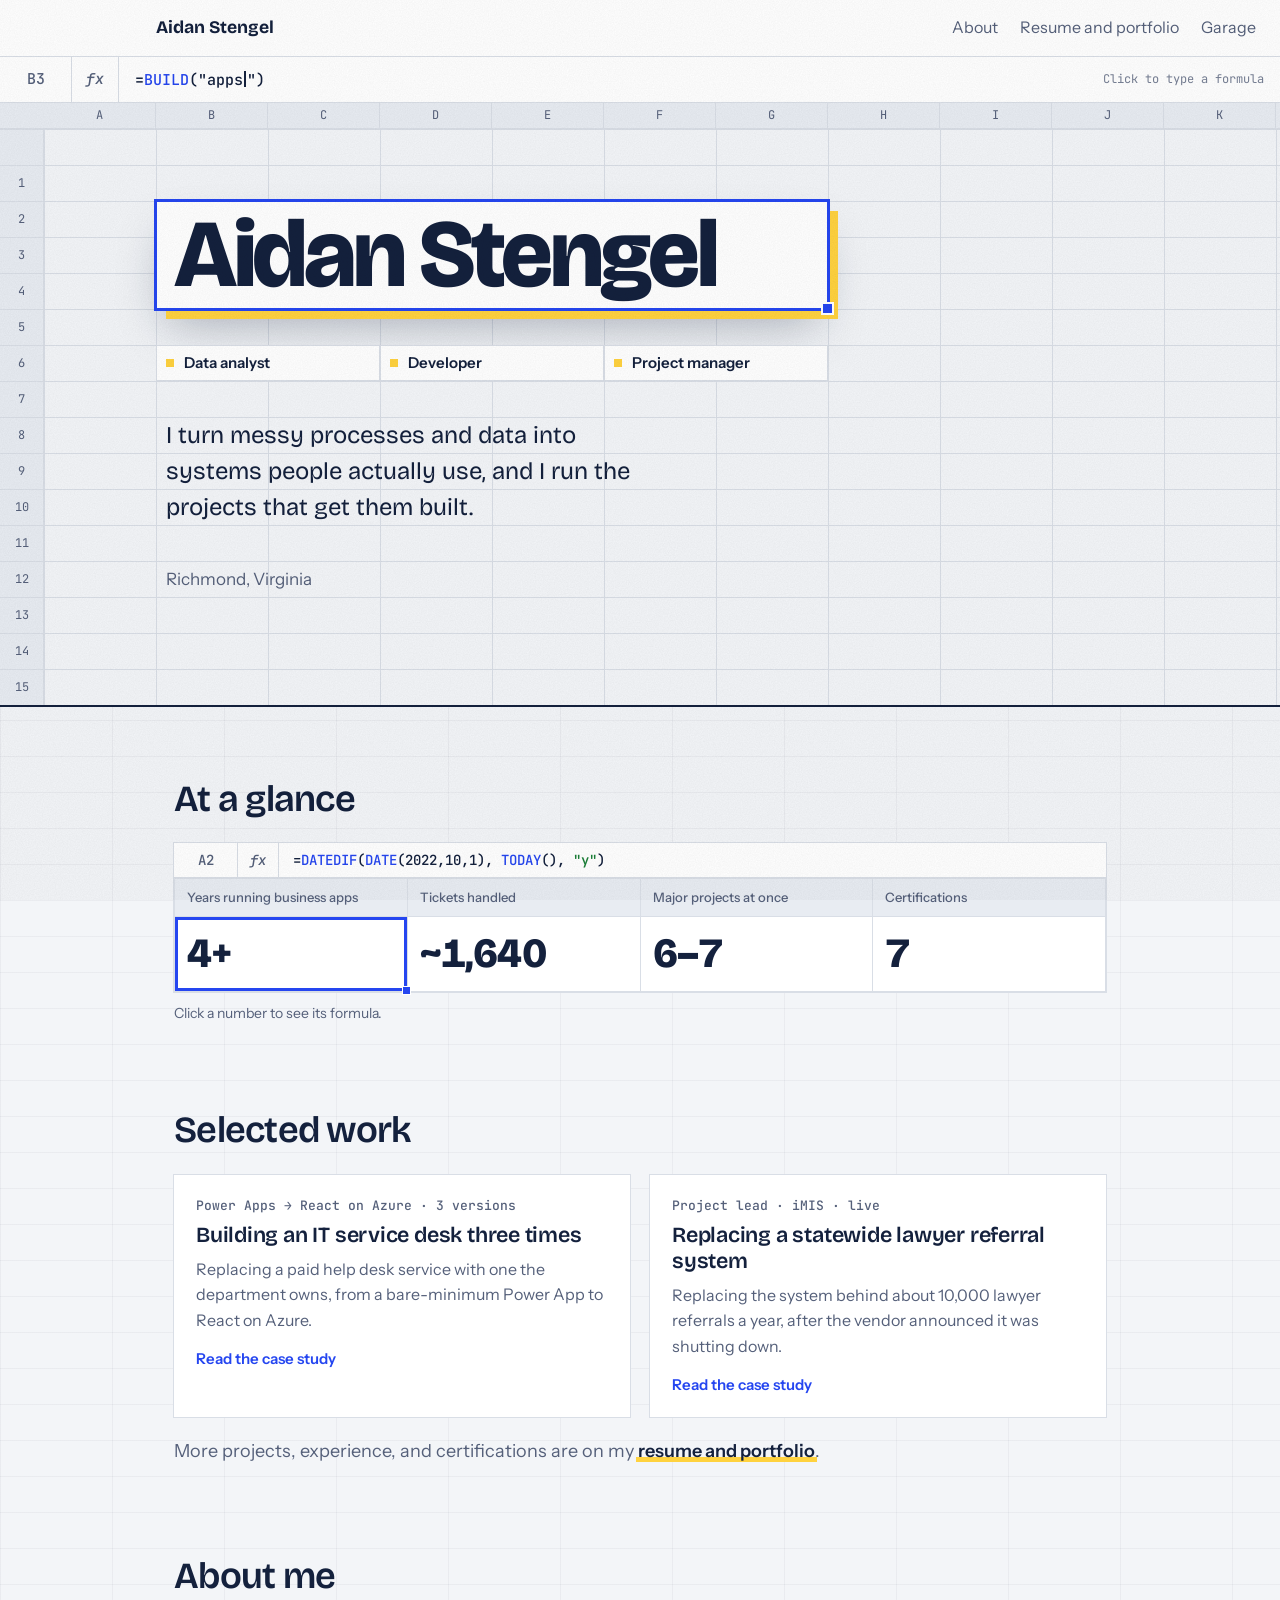
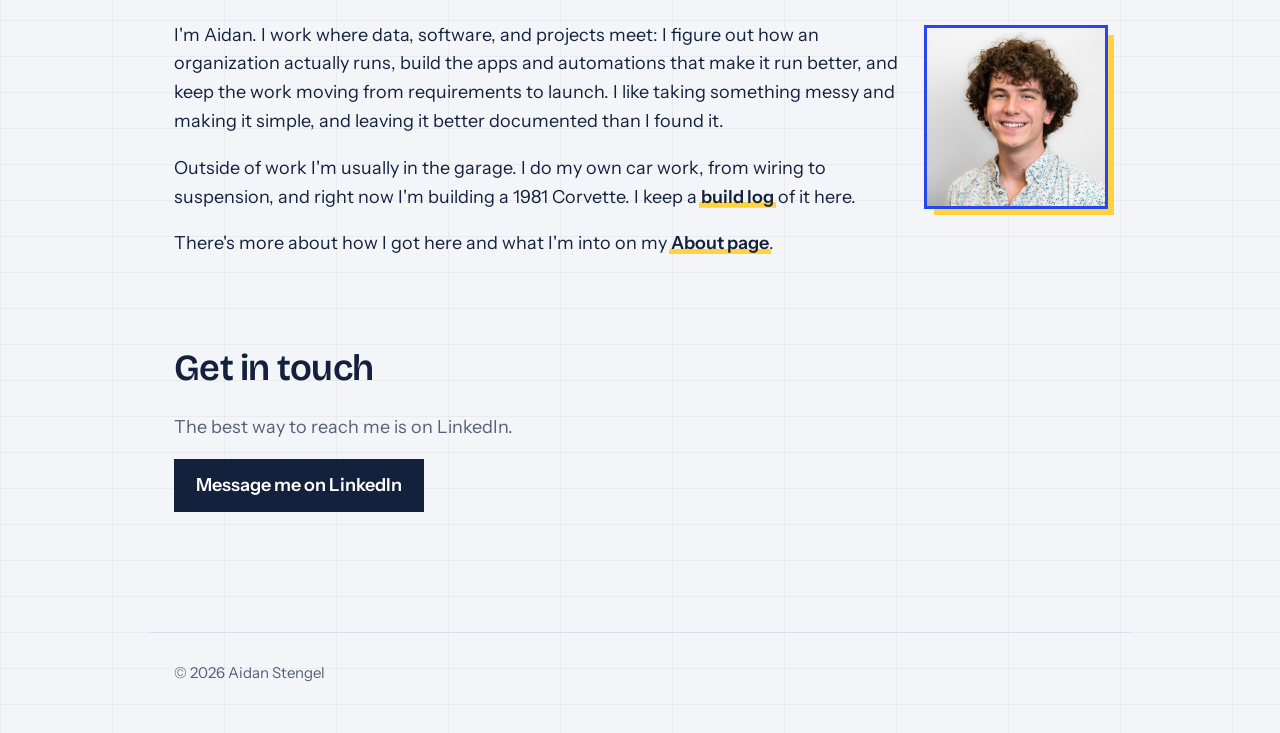
==== commit 17b06a56: "No longer an EMT: About wording, resume certs, glance count Co-Authored-By: Claude Opus 5.5 <noreply" ====
--- a/index.html
+++ b/index.html
@@ -189,7 +189,7 @@
         <td tabindex="0" data-ref="A2" data-f='=DATEDIF(DATE(2022,10,1), TODAY(), "y")' data-label="Years running business apps">4+</td>
         <td tabindex="0" data-ref="B2" data-f='=COUNTIFS(Tickets[Assignee], "Aidan")' data-label="Tickets handled">~1,640</td>
         <td tabindex="0" data-ref="C2" data-f='=COUNTIFS(Projects[Lead], "Aidan", Projects[Status], "Active")' data-label="Major projects at once">6–7</td>
-        <td tabindex="0" data-ref="D2" data-f='=COUNTA(Certifications[Name])' data-label="Certifications">8</td>
+        <td tabindex="0" data-ref="D2" data-f='=COUNTA(Certifications[Name])' data-label="Certifications">7</td>
       </tr></tbody>
     </table>
     <p class="glance-note">Click a number to see its formula.</p>
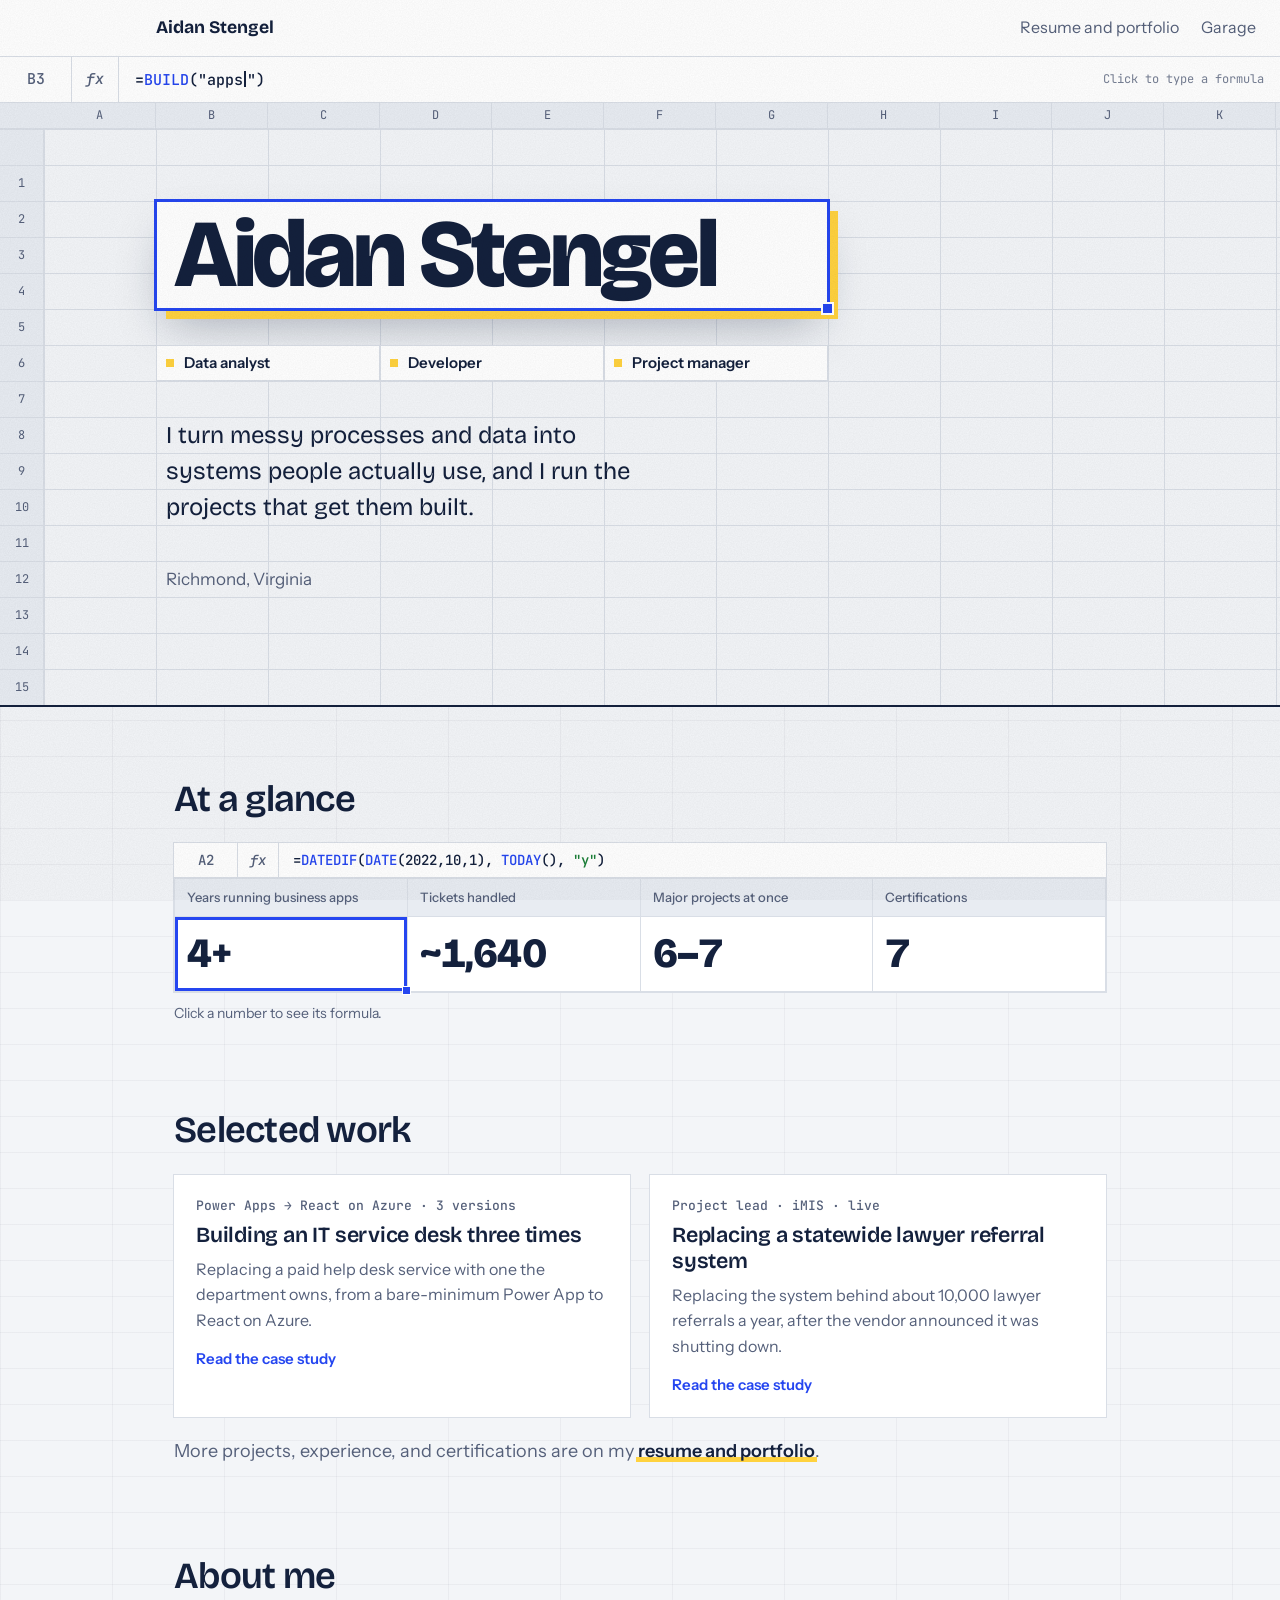
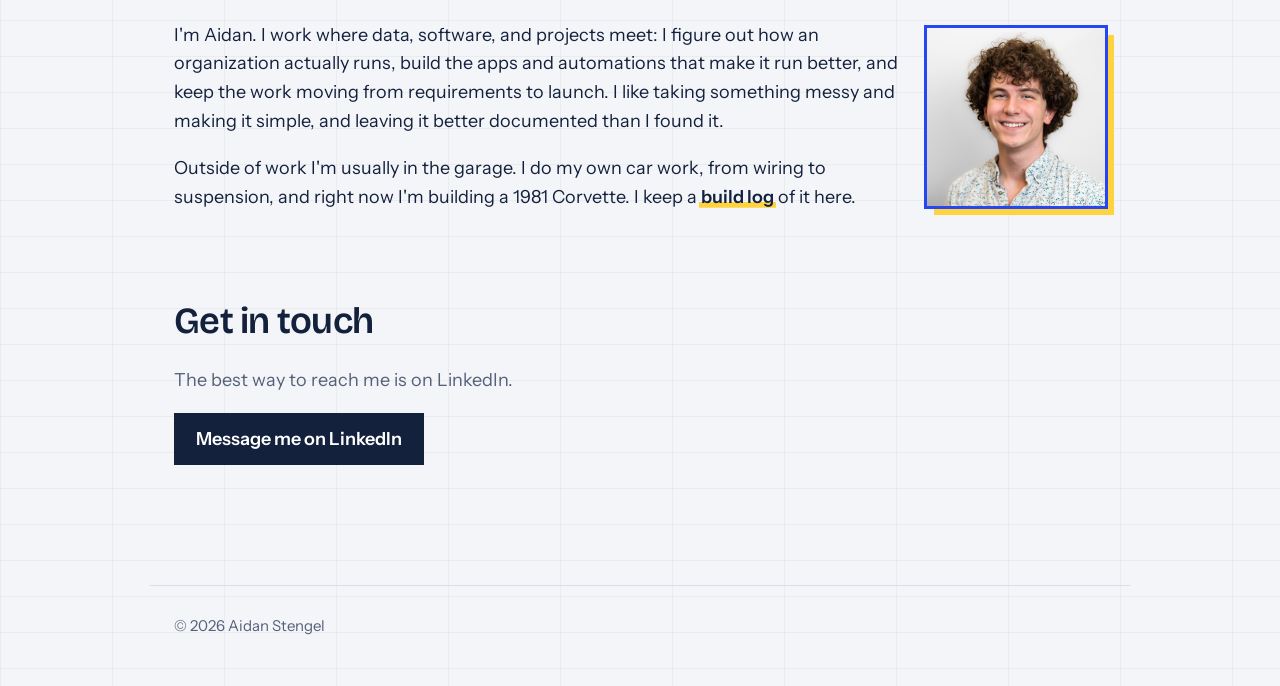
==== commit 291f35a8: "Remove EMT from current certifications (7 certs) Co-Authored-By: Claude Opus 5.5 <noreply@anthropic." ====
--- a/index.html
+++ b/index.html
@@ -152,7 +152,6 @@
   <div class="in">
     <a class="home" href="/">Aidan Stengel</a>
     <nav aria-label="Site">
-      <a href="/about/">About</a>
       <a href="/resume/">Resume<span class="long"> and portfolio</span></a>
       <a href="/garage/">Garage</a>
     </nav>
@@ -219,7 +218,6 @@
     <img class="about-photo" src="/assets/img/headshot.jpg" alt="Aidan Stengel" width="180" height="180" loading="lazy">
     <p>I'm Aidan. I work where data, software, and projects meet: I figure out how an organization actually runs, build the apps and automations that make it run better, and keep the work moving from requirements to launch. I like taking something messy and making it simple, and leaving it better documented than I found it.</p>
     <p>Outside of work I'm usually in the garage. I do my own car work, from wiring to suspension, and right now I'm building a 1981 Corvette. I keep a <a href="/garage/">build log</a> of it here.</p>
-    <p>There's more about how I got here and what I'm into on my <a href="/about/">About page</a>.</p>
   </section>
 
   <section class="contact" aria-labelledby="contact-h">
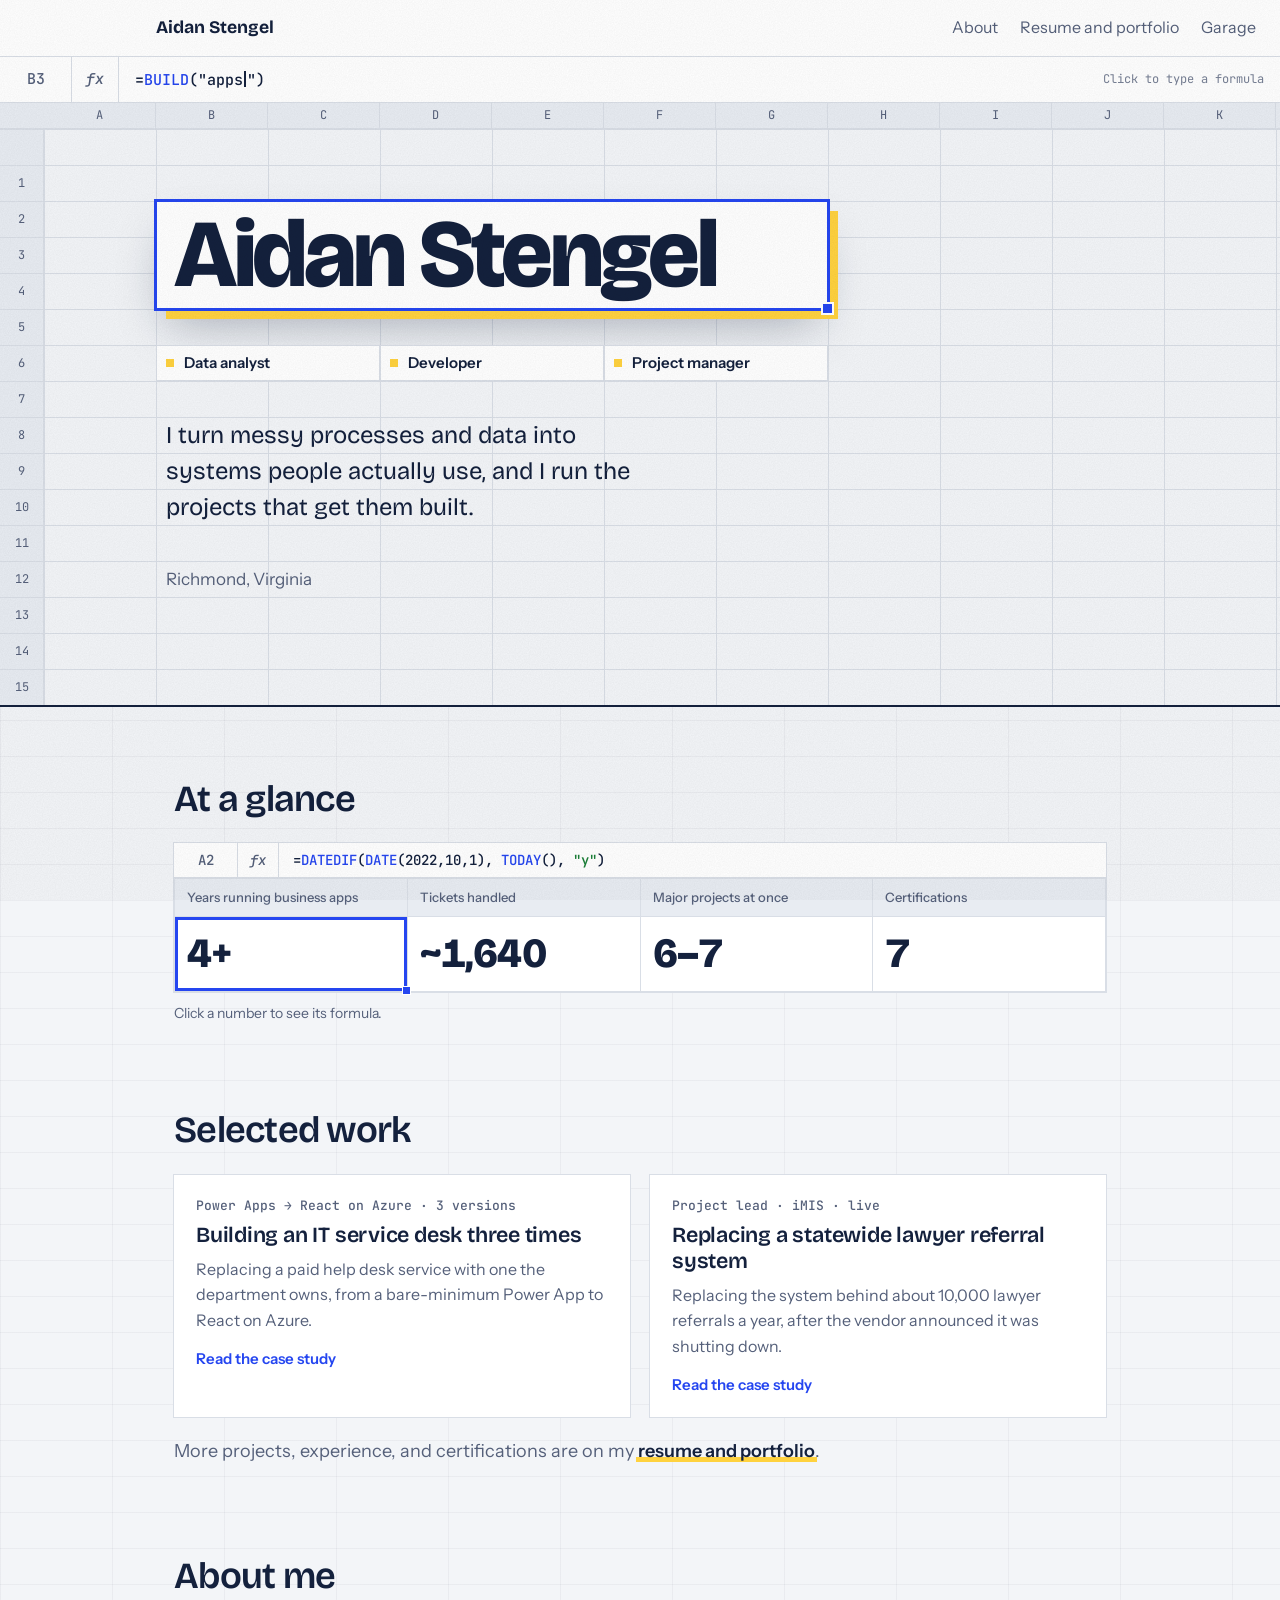
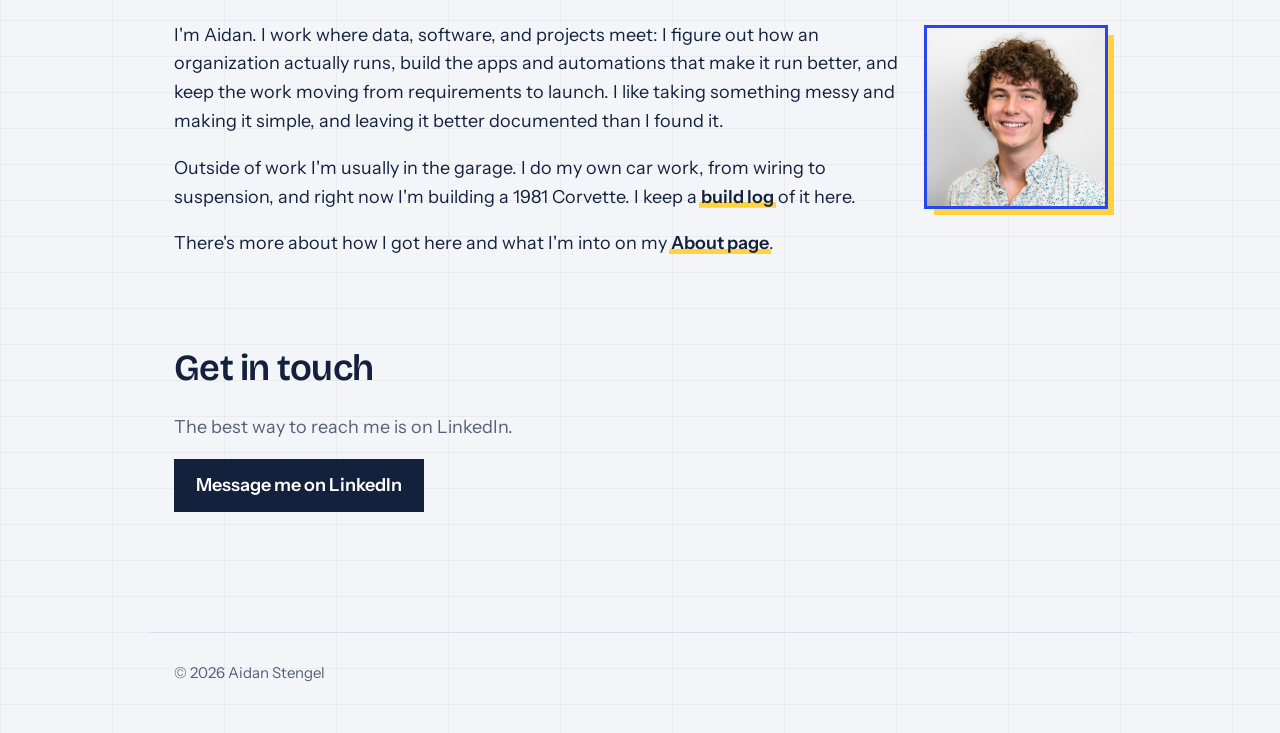
==== commit bf2014af: "Publish About page Co-Authored-By: Claude Opus 5.5 <noreply@anthropic.com> Claude-Session: https://c" ====
--- a/index.html
+++ b/index.html
@@ -152,6 +152,7 @@
   <div class="in">
     <a class="home" href="/">Aidan Stengel</a>
     <nav aria-label="Site">
+      <a href="/about/">About</a>
       <a href="/resume/">Resume<span class="long"> and portfolio</span></a>
       <a href="/garage/">Garage</a>
     </nav>
@@ -218,6 +219,7 @@
     <img class="about-photo" src="/assets/img/headshot.jpg" alt="Aidan Stengel" width="180" height="180" loading="lazy">
     <p>I'm Aidan. I work where data, software, and projects meet: I figure out how an organization actually runs, build the apps and automations that make it run better, and keep the work moving from requirements to launch. I like taking something messy and making it simple, and leaving it better documented than I found it.</p>
     <p>Outside of work I'm usually in the garage. I do my own car work, from wiring to suspension, and right now I'm building a 1981 Corvette. I keep a <a href="/garage/">build log</a> of it here.</p>
+    <p>There's more about how I got here and what I'm into on my <a href="/about/">About page</a>.</p>
   </section>
 
   <section class="contact" aria-labelledby="contact-h">
